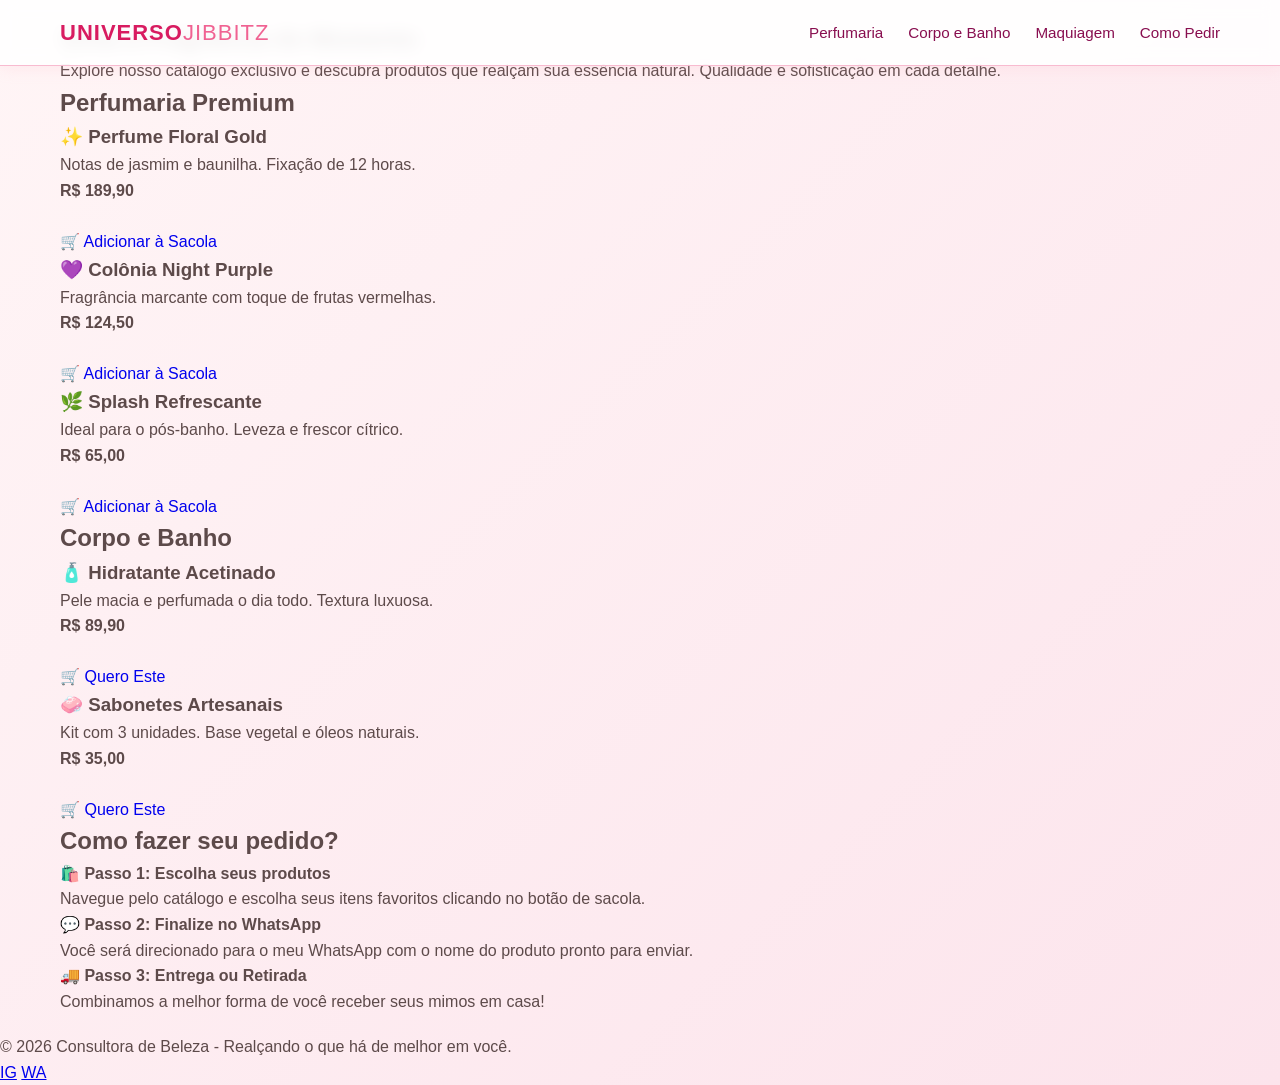
==== index.html @ cb6a322a "ok." ====
<!DOCTYPE html>
<html lang="pt-br">
<head>
    <meta charset="UTF-8">
    <meta name="viewport" content="width=device-width, initial-scale=1.0">
    <title>Catálogo de Beleza | Nome Dela</title>
    <link rel="stylesheet" href="style.css">
</head>
<body>
    <header>
        <div class="header-content">
           <div class="logo">UNIVERSO<span>JIBBITZ</span></div>
            <nav>
                <ul>
                    <li><a href="#perfumaria">Perfumaria</a></li>
                    <li><a href="#corpo">Corpo e Banho</a></li>
                    <li><a href="#maquiagem">Maquiagem</a></li>
                    <li><a href="#pedir">Como Pedir</a></li>
                </ul>
            </nav>
        </div>
    </header>

    <main class="container">
        <section class="hero">
            <h1>Sinta a Fragrância do Momento</h1>
            <p>Explore nosso catálogo exclusivo e descubra produtos que realçam sua essência natural. Qualidade e sofisticação em cada detalhe.</p>
        </section>

        <section id="perfumaria" class="section">
            <h2>Perfumaria Premium</h2>
            <div class="grid">
                <div class="card">
                    <h3>✨ Perfume Floral Gold</h3>
                    <p>Notas de jasmim e baunilha. Fixação de 12 horas.</p>
                    <p><strong>R$ 189,90</strong></p>
                    <br>
                    <a href="https://wa.me/SEUNUMERO" class="habilidade-tag" style="text-decoration: none;">🛒 Adicionar à Sacola</a>
                </div>

                <div class="card">
                    <h3>💜 Colônia Night Purple</h3>
                    <p>Fragrância marcante com toque de frutas vermelhas.</p>
                    <p><strong>R$ 124,50</strong></p>
                    <br>
                    <a href="https://wa.me/SEUNUMERO" class="habilidade-tag" style="text-decoration: none;">🛒 Adicionar à Sacola</a>
                </div>

                <div class="card">
                    <h3>🌿 Splash Refrescante</h3>
                    <p>Ideal para o pós-banho. Leveza e frescor cítrico.</p>
                    <p><strong>R$ 65,00</strong></p>
                    <br>
                    <a href="https://wa.me/SEUNUMERO" class="habilidade-tag" style="text-decoration: none;">🛒 Adicionar à Sacola</a>
                </div>
            </div>
        </section>

        <section id="corpo" class="section">
            <h2>Corpo e Banho</h2>
            <div class="grid">
                <div class="card">
                    <h3>🧴 Hidratante Acetinado</h3>
                    <p>Pele macia e perfumada o dia todo. Textura luxuosa.</p>
                    <p><strong>R$ 89,90</strong></p>
                    <br>
                    <a href="https://wa.me/SEUNUMERO" class="habilidade-tag" style="text-decoration: none;">🛒 Quero Este</a>
                </div>
                <div class="card">
                    <h3>🧼 Sabonetes Artesanais</h3>
                    <p>Kit com 3 unidades. Base vegetal e óleos naturais.</p>
                    <p><strong>R$ 35,00</strong></p>
                    <br>
                    <a href="https://wa.me/SEUNUMERO" class="habilidade-tag" style="text-decoration: none;">🛒 Quero Este</a>
                </div>
            </div>
        </section>

        <section id="pedir" class="section">
            <h2>Como fazer seu pedido?</h2>
            <div class="faq-item">
                <h4>🛍️ Passo 1: Escolha seus produtos</h4>
                <p>Navegue pelo catálogo e escolha seus itens favoritos clicando no botão de sacola.</p>
            </div>
            <div class="faq-item">
                <h4>💬 Passo 2: Finalize no WhatsApp</h4>
                <p>Você será direcionado para o meu WhatsApp com o nome do produto pronto para enviar.</p>
            </div>
            <div class="faq-item">
                <h4>🚚 Passo 3: Entrega ou Retirada</h4>
                <p>Combinamos a melhor forma de você receber seus mimos em casa!</p>
            </div>
        </section>
    </main>

    <footer>
        <div class="footer-content">
            <p>&copy; 2026 Consultora de Beleza - Realçando o que há de melhor em você.</p>
            <div class="social-links">
                <a href="#">IG</a> <a href="#">WA</a> </div>
        </div>
    </footer>
</body>
</html>
---- style.css ----
/* Reset e estilos gerais */
* {
    margin: 0;
    padding: 0;
    box-sizing: border-box;
}

body {
    font-family: 'Segoe UI', Tahoma, Geneva, Verdana, sans-serif;
    line-height: 1.6;
    color: #5d4a4a; /* Marrom acinzentado suave para o texto */
    background: linear-gradient(135deg, #fff5f6 0%, #fce4ec 100%);
    min-height: 100vh;
}

.container {
    max-width: 1200px;
    margin: 0 auto;
    padding: 20px;
}

/* Header */
header {
    background: rgba(255, 255, 255, 0.9);
    padding: 15px 0;
    box-shadow: 0 2px 15px rgba(255, 182, 193, 0.2);
    position: fixed;
    width: 100%;
    top: 0;
    z-index: 1000;
    backdrop-filter: blur(8px);
    border-bottom: 1px solid #f8bbd0;
}

.header-content {
    max-width: 1200px;
    margin: 0 auto;
    padding: 0 20px;
    display: flex;
    justify-content: space-between;
    align-items: center;
}

.logo {
    font-size: 22px;
    font-weight: bold;
    color: #d81b60; /* Rosa mais forte para destaque */
    letter-spacing: 1px;
}

.logo span {
    color: #f06292;
    font-weight: 300;
}

nav ul {
    display: flex;
    list-style: none;
    gap: 25px;
}

nav a {
    text-decoration: none;
    color: #880e4f;
    font-weight: 500;
    font-size: 0.95em;
    transition: color 0.3s;
}

nav a:hover {
    color: #f06292;
}

/* Main content */
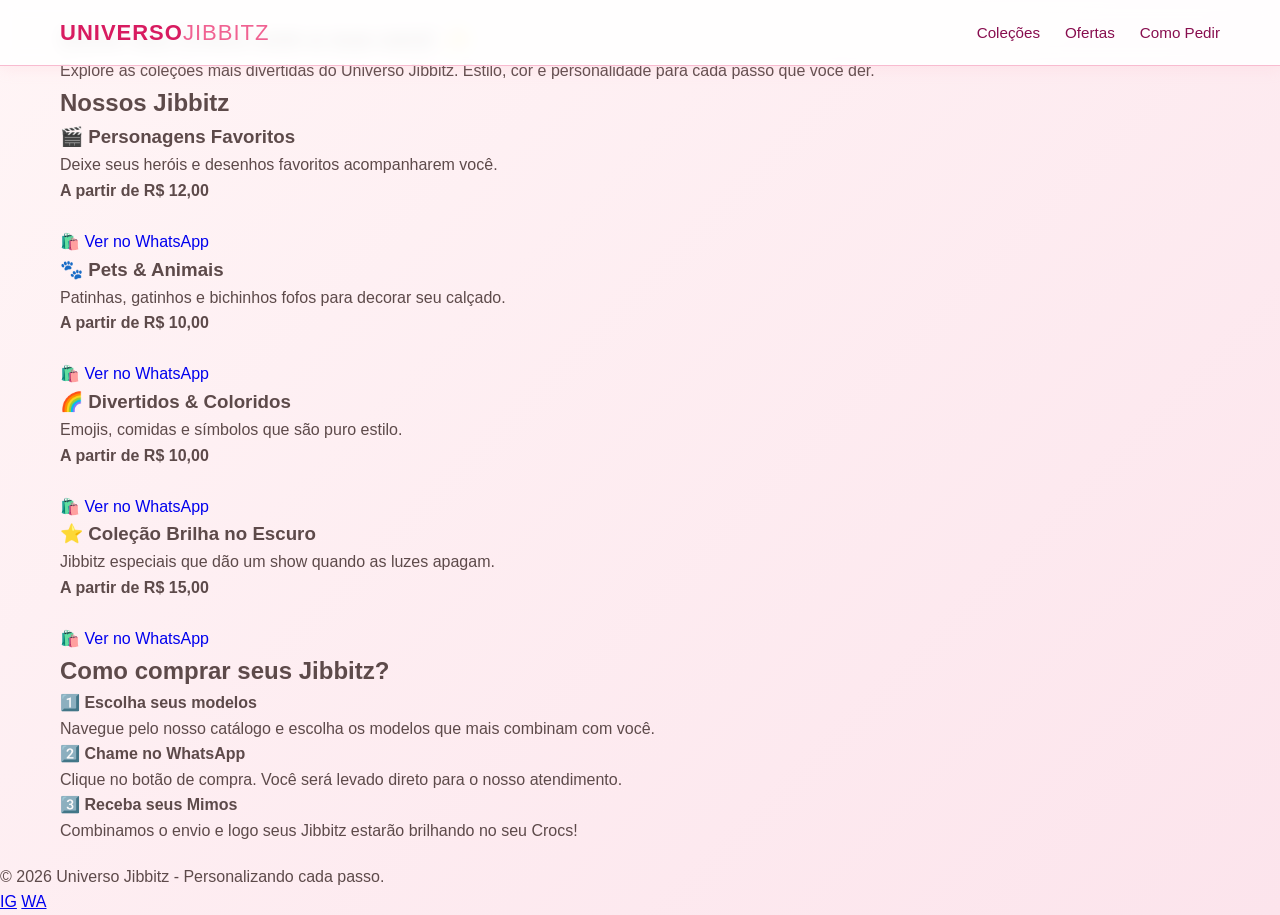
==== commit d8e72d56: "ok." ====
--- a/index.html
+++ b/index.html
@@ -3,19 +3,18 @@
 <head>
     <meta charset="UTF-8">
     <meta name="viewport" content="width=device-width, initial-scale=1.0">
-    <title>Catálogo de Beleza | Nome Dela</title>
+    <title>Universo Jibbitz | Catálogo Exclusivo</title>
     <link rel="stylesheet" href="style.css">
 </head>
 <body>
     <header>
         <div class="header-content">
-           <div class="logo">UNIVERSO<span>JIBBITZ</span></div>
+            <div class="logo">UNIVERSO<span>JIBBITZ</span></div>
             <nav>
                 <ul>
-                    <li><a href="#perfumaria">Perfumaria</a></li>
-                    <li><a href="#corpo">Corpo e Banho</a></li>
-                    <li><a href="#maquiagem">Maquiagem</a></li>
-                    <li><a href="#pedir">Como Pedir</a></li>
+                    <li><a href="#colecoes">Coleções</a></li>
+                    <li><a href="#ofertas">Ofertas</a></li>
+                    <li><a href="#como-pedir">Como Pedir</a></li>
                 </ul>
             </nav>
         </div>
@@ -23,79 +22,67 @@
 
     <main class="container">
         <section class="hero">
-            <h1>Sinta a Fragrância do Momento</h1>
-            <p>Explore nosso catálogo exclusivo e descubra produtos que realçam sua essência natural. Qualidade e sofisticação em cada detalhe.</p>
+            <h1>Deixe seu Crocs com a sua cara! ✨</h1>
+            <p>Explore as coleções mais divertidas do Universo Jibbitz. Estilo, cor e personalidade para cada passo que você der.</p>
         </section>
 
-        <section id="perfumaria" class="section">
-            <h2>Perfumaria Premium</h2>
+        <section id="colecoes" class="section">
+            <h2>Nossos Jibbitz</h2>
             <div class="grid">
                 <div class="card">
-                    <h3>✨ Perfume Floral Gold</h3>
-                    <p>Notas de jasmim e baunilha. Fixação de 12 horas.</p>
-                    <p><strong>R$ 189,90</strong></p>
+                    <h3>🎬 Personagens Favoritos</h3>
+                    <p>Deixe seus heróis e desenhos favoritos acompanharem você.</p>
+                    <p><strong>A partir de R$ 12,00</strong></p>
                     <br>
-                    <a href="https://wa.me/SEUNUMERO" class="habilidade-tag" style="text-decoration: none;">🛒 Adicionar à Sacola</a>
+                    <a href="https://wa.me/SEUNUMERO" class="habilidade-tag" style="text-decoration: none;">🛍️ Ver no WhatsApp</a>
                 </div>
 
                 <div class="card">
-                    <h3>💜 Colônia Night Purple</h3>
-                    <p>Fragrância marcante com toque de frutas vermelhas.</p>
-                    <p><strong>R$ 124,50</strong></p>
+                    <h3>🐾 Pets & Animais</h3>
+                    <p>Patinhas, gatinhos e bichinhos fofos para decorar seu calçado.</p>
+                    <p><strong>A partir de R$ 10,00</strong></p>
                     <br>
-                    <a href="https://wa.me/SEUNUMERO" class="habilidade-tag" style="text-decoration: none;">🛒 Adicionar à Sacola</a>
+                    <a href="https://wa.me/SEUNUMERO" class="habilidade-tag" style="text-decoration: none;">🛍️ Ver no WhatsApp</a>
                 </div>
 
                 <div class="card">
-                    <h3>🌿 Splash Refrescante</h3>
-                    <p>Ideal para o pós-banho. Leveza e frescor cítrico.</p>
-                    <p><strong>R$ 65,00</strong></p>
+                    <h3>🌈 Divertidos & Coloridos</h3>
+                    <p>Emojis, comidas e símbolos que são puro estilo.</p>
+                    <p><strong>A partir de R$ 10,00</strong></p>
                     <br>
-                    <a href="https://wa.me/SEUNUMERO" class="habilidade-tag" style="text-decoration: none;">🛒 Adicionar à Sacola</a>
+                    <a href="https://wa.me/SEUNUMERO" class="habilidade-tag" style="text-decoration: none;">🛍️ Ver no WhatsApp</a>
+                </div>
+
+                <div class="card">
+                    <h3>⭐ Coleção Brilha no Escuro</h3>
+                    <p>Jibbitz especiais que dão um show quando as luzes apagam.</p>
+                    <p><strong>A partir de R$ 15,00</strong></p>
+                    <br>
+                    <a href="https://wa.me/SEUNUMERO" class="habilidade-tag" style="text-decoration: none;">🛍️ Ver no WhatsApp</a>
                 </div>
             </div>
         </section>
 
-        <section id="corpo" class="section">
-            <h2>Corpo e Banho</h2>
-            <div class="grid">
-                <div class="card">
-                    <h3>🧴 Hidratante Acetinado</h3>
-                    <p>Pele macia e perfumada o dia todo. Textura luxuosa.</p>
-                    <p><strong>R$ 89,90</strong></p>
-                    <br>
-                    <a href="https://wa.me/SEUNUMERO" class="habilidade-tag" style="text-decoration: none;">🛒 Quero Este</a>
-                </div>
-                <div class="card">
-                    <h3>🧼 Sabonetes Artesanais</h3>
-                    <p>Kit com 3 unidades. Base vegetal e óleos naturais.</p>
-                    <p><strong>R$ 35,00</strong></p>
-                    <br>
-                    <a href="https://wa.me/SEUNUMERO" class="habilidade-tag" style="text-decoration: none;">🛒 Quero Este</a>
-                </div>
-            </div>
-        </section>
-
-        <section id="pedir" class="section">
-            <h2>Como fazer seu pedido?</h2>
+        <section id="como-pedir" class="section">
+            <h2>Como comprar seus Jibbitz?</h2>
             <div class="faq-item">
-                <h4>🛍️ Passo 1: Escolha seus produtos</h4>
-                <p>Navegue pelo catálogo e escolha seus itens favoritos clicando no botão de sacola.</p>
+                <h4>1️⃣ Escolha seus modelos</h4>
+                <p>Navegue pelo nosso catálogo e escolha os modelos que mais combinam com você.</p>
             </div>
             <div class="faq-item">
-                <h4>💬 Passo 2: Finalize no WhatsApp</h4>
-                <p>Você será direcionado para o meu WhatsApp com o nome do produto pronto para enviar.</p>
+                <h4>2️⃣ Chame no WhatsApp</h4>
+                <p>Clique no botão de compra. Você será levado direto para o nosso atendimento.</p>
             </div>
             <div class="faq-item">
-                <h4>🚚 Passo 3: Entrega ou Retirada</h4>
-                <p>Combinamos a melhor forma de você receber seus mimos em casa!</p>
+                <h4>3️⃣ Receba seus Mimos</h4>
+                <p>Combinamos o envio e logo seus Jibbitz estarão brilhando no seu Crocs!</p>
             </div>
         </section>
     </main>
 
     <footer>
         <div class="footer-content">
-            <p>&copy; 2026 Consultora de Beleza - Realçando o que há de melhor em você.</p>
+            <p>&copy; 2026 Universo Jibbitz - Personalizando cada passo.</p>
             <div class="social-links">
                 <a href="#">IG</a> <a href="#">WA</a> </div>
         </div>
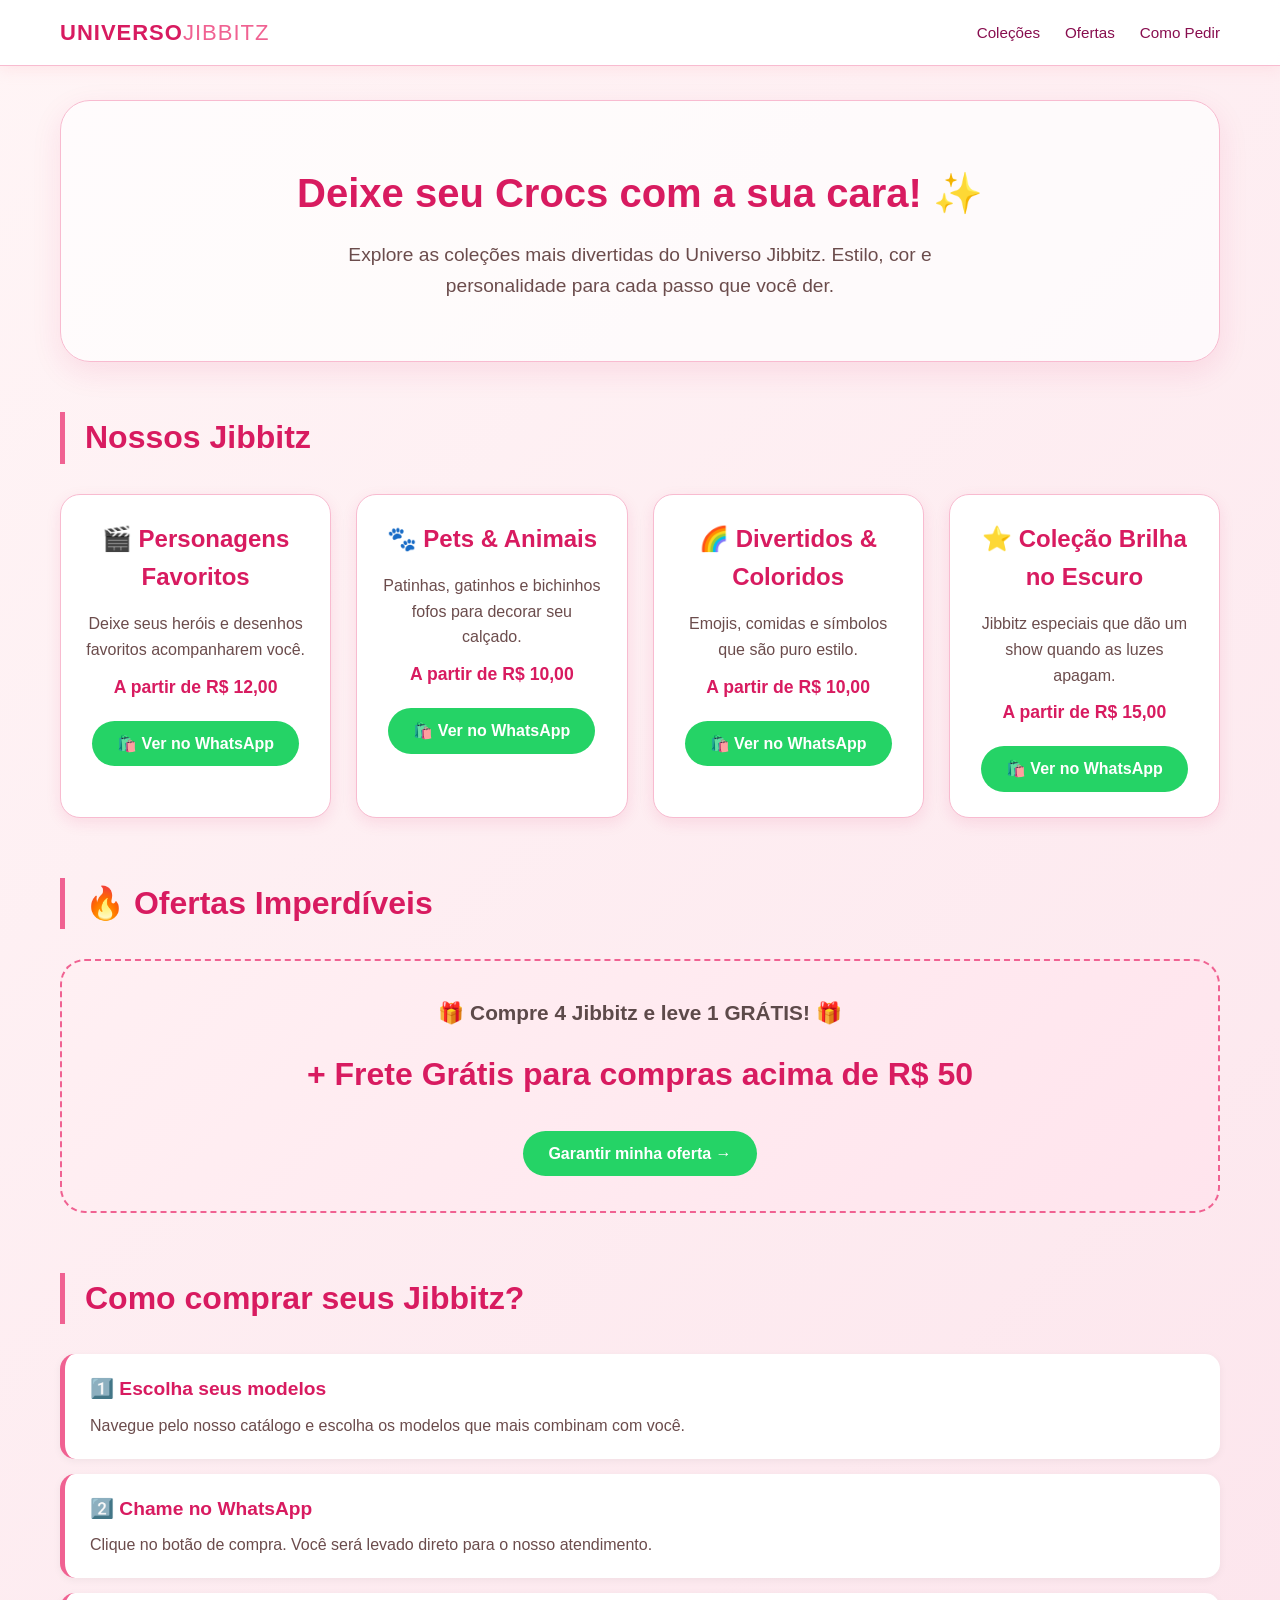
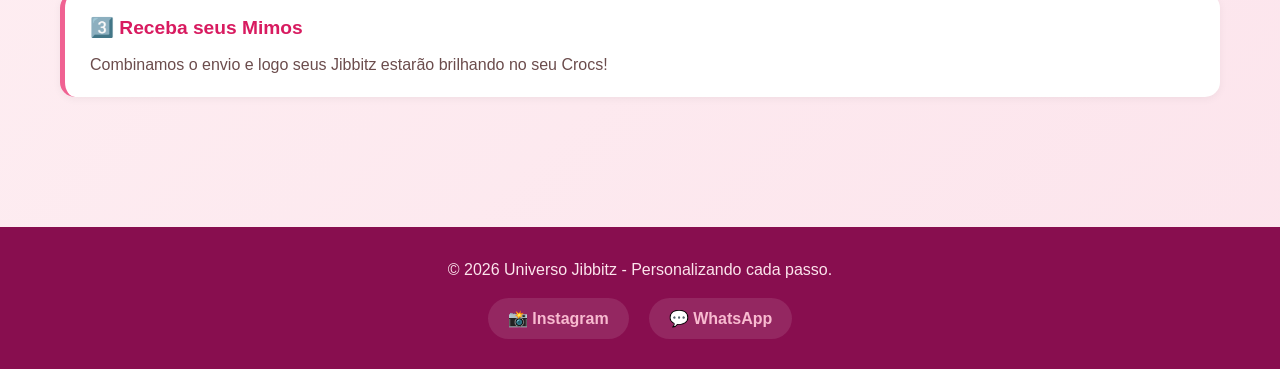
==== commit 8ec2f265: "ok." ====
--- a/index.html
+++ b/index.html
@@ -4,7 +4,272 @@
     <meta charset="UTF-8">
     <meta name="viewport" content="width=device-width, initial-scale=1.0">
     <title>Universo Jibbitz | Catálogo Exclusivo</title>
-    <link rel="stylesheet" href="style.css">
+    <style>
+        * {
+            margin: 0;
+            padding: 0;
+            box-sizing: border-box;
+        }
+
+        body {
+            font-family: 'Segoe UI', Tahoma, Geneva, Verdana, sans-serif;
+            line-height: 1.6;
+            color: #5d4a4a; /* Marrom acinzentado suave para o texto */
+            background: linear-gradient(135deg, #fff5f6 0%, #fce4ec 100%);
+            min-height: 100vh;
+        }
+
+        .container {
+            max-width: 1200px;
+            margin: 0 auto;
+            padding: 20px;
+        }
+
+        /* Header */
+        header {
+            background: rgba(255, 255, 255, 0.95);
+            padding: 15px 0;
+            box-shadow: 0 2px 15px rgba(255, 182, 193, 0.3);
+            position: fixed;
+            width: 100%;
+            top: 0;
+            z-index: 1000;
+            backdrop-filter: blur(8px);
+            border-bottom: 1px solid #f8bbd0;
+        }
+
+        .header-content {
+            max-width: 1200px;
+            margin: 0 auto;
+            padding: 0 20px;
+            display: flex;
+            justify-content: space-between;
+            align-items: center;
+        }
+
+        .logo {
+            font-size: 22px;
+            font-weight: bold;
+            color: #d81b60;
+            letter-spacing: 1px;
+        }
+
+        .logo span {
+            color: #f06292;
+            font-weight: 300;
+        }
+
+        nav ul {
+            display: flex;
+            list-style: none;
+            gap: 25px;
+        }
+
+        nav a {
+            text-decoration: none;
+            color: #880e4f;
+            font-weight: 500;
+            font-size: 0.95em;
+            transition: color 0.3s;
+        }
+
+        nav a:hover {
+            color: #f06292;
+        }
+
+        /* Hero Section */
+        .hero {
+            background: rgba(255, 255, 255, 0.7);
+            border-radius: 30px;
+            padding: 60px 40px;
+            text-align: center;
+            margin-top: 80px;
+            margin-bottom: 50px;
+            box-shadow: 0 10px 30px rgba(216, 27, 96, 0.1);
+            border: 1px solid #f8bbd0;
+        }
+
+        .hero h1 {
+            font-size: 2.5rem;
+            color: #d81b60;
+            margin-bottom: 15px;
+        }
+
+        .hero p {
+            font-size: 1.2rem;
+            color: #6b4c4c;
+            max-width: 600px;
+            margin: 0 auto;
+        }
+
+        /* Sections */
+        .section {
+            margin-bottom: 60px;
+        }
+
+        .section h2 {
+            font-size: 2rem;
+            color: #d81b60;
+            border-left: 5px solid #f06292;
+            padding-left: 20px;
+            margin-bottom: 30px;
+        }
+
+        /* Grid de Cards */
+        .grid {
+            display: grid;
+            grid-template-columns: repeat(auto-fit, minmax(260px, 1fr));
+            gap: 25px;
+        }
+
+        .card {
+            background: white;
+            border-radius: 20px;
+            padding: 25px;
+            text-align: center;
+            transition: transform 0.3s, box-shadow 0.3s;
+            box-shadow: 0 5px 15px rgba(216, 27, 96, 0.1);
+            border: 1px solid #f8bbd0;
+        }
+
+        .card:hover {
+            transform: translateY(-5px);
+            box-shadow: 0 15px 30px rgba(216, 27, 96, 0.2);
+        }
+
+        .card h3 {
+            font-size: 1.5rem;
+            color: #d81b60;
+            margin-bottom: 15px;
+        }
+
+        .card p {
+            color: #6b4c4c;
+            margin: 10px 0;
+        }
+
+        .card strong {
+            color: #d81b60;
+            font-size: 1.1rem;
+        }
+
+        /* Botão WhatsApp */
+        .habilidade-tag {
+            display: inline-block;
+            background: #25D366;
+            color: white;
+            padding: 10px 25px;
+            border-radius: 50px;
+            font-weight: bold;
+            transition: 0.3s;
+            margin-top: 10px;
+            text-decoration: none;
+        }
+
+        .habilidade-tag:hover {
+            background: #128C7E;
+            transform: scale(1.05);
+        }
+
+        /* Ofertas Section (adicionei pois seu menu tem link) */
+        .ofertas-box {
+            background: linear-gradient(135deg, #fff0f3, #ffe4ed);
+            border-radius: 25px;
+            padding: 35px;
+            text-align: center;
+            border: 2px dashed #f06292;
+        }
+
+        .ofertas-box p {
+            font-size: 1.3rem;
+            margin-bottom: 20px;
+        }
+
+        .ofertas-box .preco-oferta {
+            font-size: 2rem;
+            color: #d81b60;
+            font-weight: bold;
+        }
+
+        /* FAQ Itens */
+        .faq-item {
+            background: white;
+            border-radius: 15px;
+            padding: 20px 25px;
+            margin-bottom: 15px;
+            border-left: 5px solid #f06292;
+            box-shadow: 0 2px 8px rgba(0,0,0,0.05);
+        }
+
+        .faq-item h4 {
+            color: #d81b60;
+            font-size: 1.2rem;
+            margin-bottom: 8px;
+        }
+
+        .faq-item p {
+            color: #6b4c4c;
+        }
+
+        /* Footer */
+        footer {
+            background: #880e4f;
+            color: #fce4ec;
+            text-align: center;
+            padding: 30px 20px;
+            margin-top: 50px;
+        }
+
+        .footer-content p {
+            margin-bottom: 15px;
+        }
+
+        .social-links {
+            display: flex;
+            justify-content: center;
+            gap: 20px;
+        }
+
+        .social-links a {
+            color: #f8bbd0;
+            text-decoration: none;
+            font-weight: bold;
+            transition: 0.3s;
+            background: rgba(255,255,255,0.1);
+            padding: 8px 20px;
+            border-radius: 30px;
+        }
+
+        .social-links a:hover {
+            color: white;
+            background: #d81b60;
+        }
+
+        /* Responsividade */
+        @media (max-width: 768px) {
+            .hero h1 {
+                font-size: 1.8rem;
+            }
+            
+            .header-content {
+                flex-direction: column;
+                gap: 10px;
+            }
+            
+            nav ul {
+                gap: 15px;
+            }
+            
+            .hero {
+                margin-top: 110px;
+                padding: 30px 20px;
+            }
+            
+            .section h2 {
+                font-size: 1.5rem;
+            }
+        }
+    </style>
 </head>
 <body>
     <header>
@@ -33,33 +298,39 @@
                     <h3>🎬 Personagens Favoritos</h3>
                     <p>Deixe seus heróis e desenhos favoritos acompanharem você.</p>
                     <p><strong>A partir de R$ 12,00</strong></p>
-                    <br>
-                    <a href="https://wa.me/SEUNUMERO" class="habilidade-tag" style="text-decoration: none;">🛍️ Ver no WhatsApp</a>
+                    <a href="https://wa.me/5511999999999?text=Olá!%20Quero%20comprar%20Jibbitz%20da%20coleção%20Personagens%20Favoritos" class="habilidade-tag">🛍️ Ver no WhatsApp</a>
                 </div>
 
                 <div class="card">
                     <h3>🐾 Pets & Animais</h3>
                     <p>Patinhas, gatinhos e bichinhos fofos para decorar seu calçado.</p>
                     <p><strong>A partir de R$ 10,00</strong></p>
-                    <br>
-                    <a href="https://wa.me/SEUNUMERO" class="habilidade-tag" style="text-decoration: none;">🛍️ Ver no WhatsApp</a>
+                    <a href="https://wa.me/5511999999999?text=Olá!%20Quero%20comprar%20Jibbitz%20da%20coleção%20Pets%20e%20Animais" class="habilidade-tag">🛍️ Ver no WhatsApp</a>
                 </div>
 
                 <div class="card">
                     <h3>🌈 Divertidos & Coloridos</h3>
                     <p>Emojis, comidas e símbolos que são puro estilo.</p>
                     <p><strong>A partir de R$ 10,00</strong></p>
-                    <br>
-                    <a href="https://wa.me/SEUNUMERO" class="habilidade-tag" style="text-decoration: none;">🛍️ Ver no WhatsApp</a>
+                    <a href="https://wa.me/5511999999999?text=Olá!%20Quero%20comprar%20Jibbitz%20Divertidos%20e%20Coloridos" class="habilidade-tag">🛍️ Ver no WhatsApp</a>
                 </div>
 
                 <div class="card">
                     <h3>⭐ Coleção Brilha no Escuro</h3>
                     <p>Jibbitz especiais que dão um show quando as luzes apagam.</p>
                     <p><strong>A partir de R$ 15,00</strong></p>
-                    <br>
-                    <a href="https://wa.me/SEUNUMERO" class="habilidade-tag" style="text-decoration: none;">🛍️ Ver no WhatsApp</a>
+                    <a href="https://wa.me/5511999999999?text=Olá!%20Quero%20comprar%20Jibbitz%20Brilha%20no%20Escuro" class="habilidade-tag">🛍️ Ver no WhatsApp</a>
                 </div>
+            </div>
+        </section>
+
+        <!-- Seção de Ofertas (adicionada para o menu) -->
+        <section id="ofertas" class="section">
+            <h2>🔥 Ofertas Imperdíveis</h2>
+            <div class="ofertas-box">
+                <p>🎁 <strong>Compre 4 Jibbitz e leve 1 GRÁTIS!</strong> 🎁</p>
+                <p class="preco-oferta">+ Frete Grátis para compras acima de R$ 50</p>
+                <a href="https://wa.me/5511999999999?text=Quero%20aproveitar%20a%20OFERTA%20de%20Jibbitz!" class="habilidade-tag">Garantir minha oferta →</a>
             </div>
         </section>
 
@@ -84,7 +355,9 @@
         <div class="footer-content">
             <p>&copy; 2026 Universo Jibbitz - Personalizando cada passo.</p>
             <div class="social-links">
-                <a href="#">IG</a> <a href="#">WA</a> </div>
+                <a href="#">📸 Instagram</a>
+                <a href="https://wa.me/5511999999999">💬 WhatsApp</a>
+            </div>
         </div>
     </footer>
 </body>
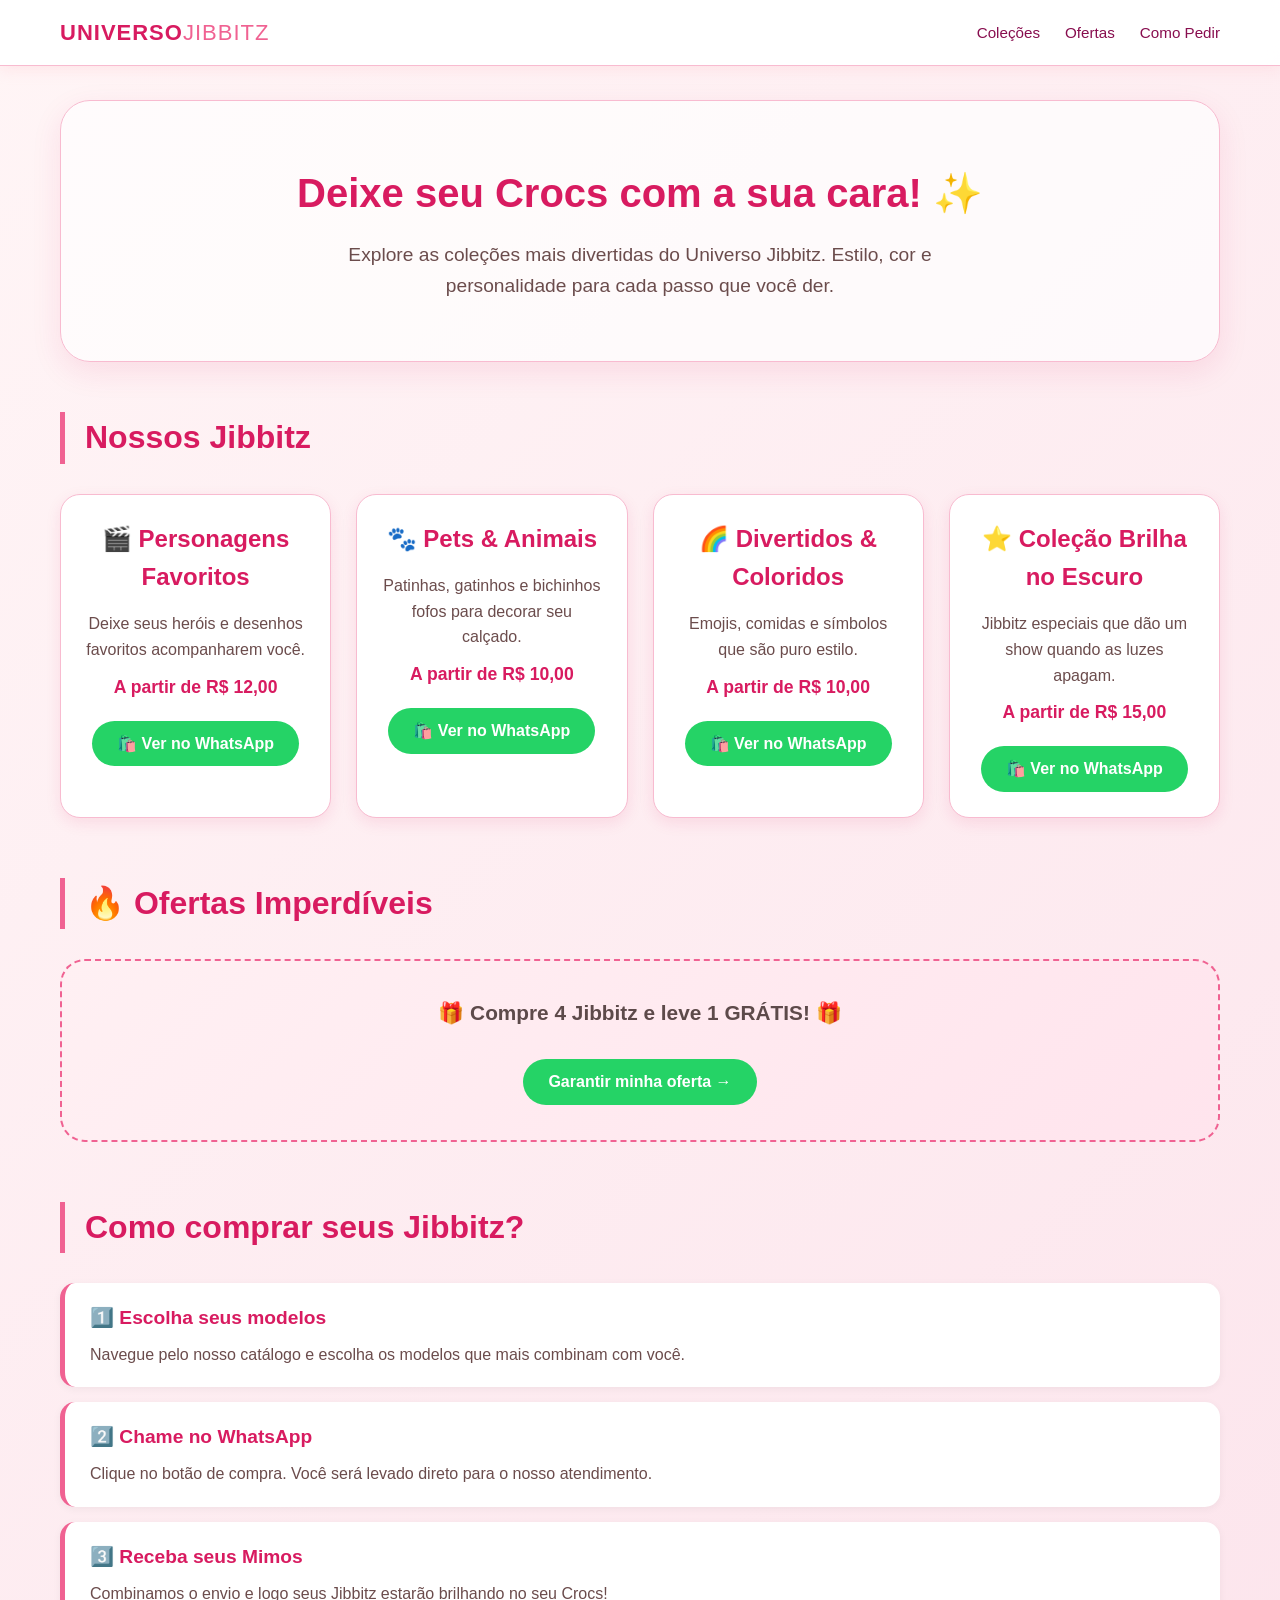
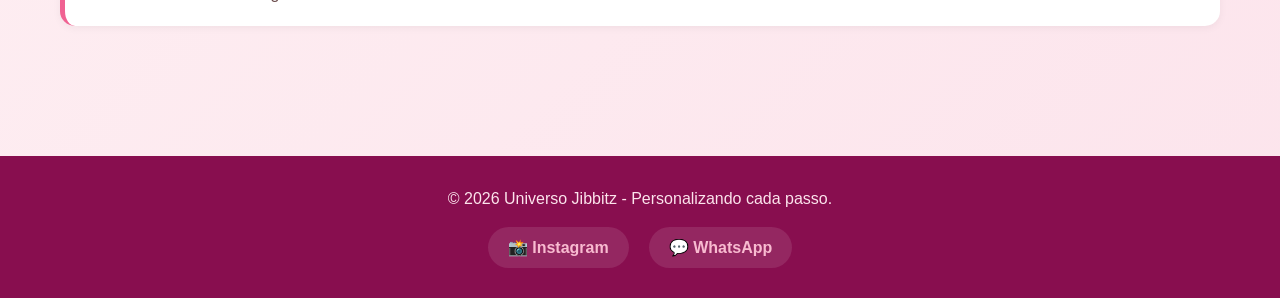
==== commit e00ffffc: "ok." ====
--- a/index.html
+++ b/index.html
@@ -14,7 +14,7 @@
         body {
             font-family: 'Segoe UI', Tahoma, Geneva, Verdana, sans-serif;
             line-height: 1.6;
-            color: #5d4a4a; /* Marrom acinzentado suave para o texto */
+            color: #5d4a4a;
             background: linear-gradient(135deg, #fff5f6 0%, #fce4ec 100%);
             min-height: 100vh;
         }
@@ -171,7 +171,7 @@
             transform: scale(1.05);
         }
 
-        /* Ofertas Section (adicionei pois seu menu tem link) */
+        /* Ofertas Section */
         .ofertas-box {
             background: linear-gradient(135deg, #fff0f3, #ffe4ed);
             border-radius: 25px;
@@ -186,7 +186,7 @@
         }
 
         .ofertas-box .preco-oferta {
-            font-size: 2rem;
+            font-size: 1.8rem;
             color: #d81b60;
             font-weight: bold;
         }
@@ -324,13 +324,12 @@
             </div>
         </section>
 
-        <!-- Seção de Ofertas (adicionada para o menu) -->
+        <!-- Seção de Ofertas -->
         <section id="ofertas" class="section">
             <h2>🔥 Ofertas Imperdíveis</h2>
             <div class="ofertas-box">
                 <p>🎁 <strong>Compre 4 Jibbitz e leve 1 GRÁTIS!</strong> 🎁</p>
-                <p class="preco-oferta">+ Frete Grátis para compras acima de R$ 50</p>
-                <a href="https://wa.me/5511999999999?text=Quero%20aproveitar%20a%20OFERTA%20de%20Jibbitz!" class="habilidade-tag">Garantir minha oferta →</a>
+                <a href="https://wa.me/5511999999999?text=Quero%20aproveitar%20a%20OFERTA%20de%20comprar%204%20e%20levar%201%20grátis!" class="habilidade-tag">Garantir minha oferta →</a>
             </div>
         </section>
 
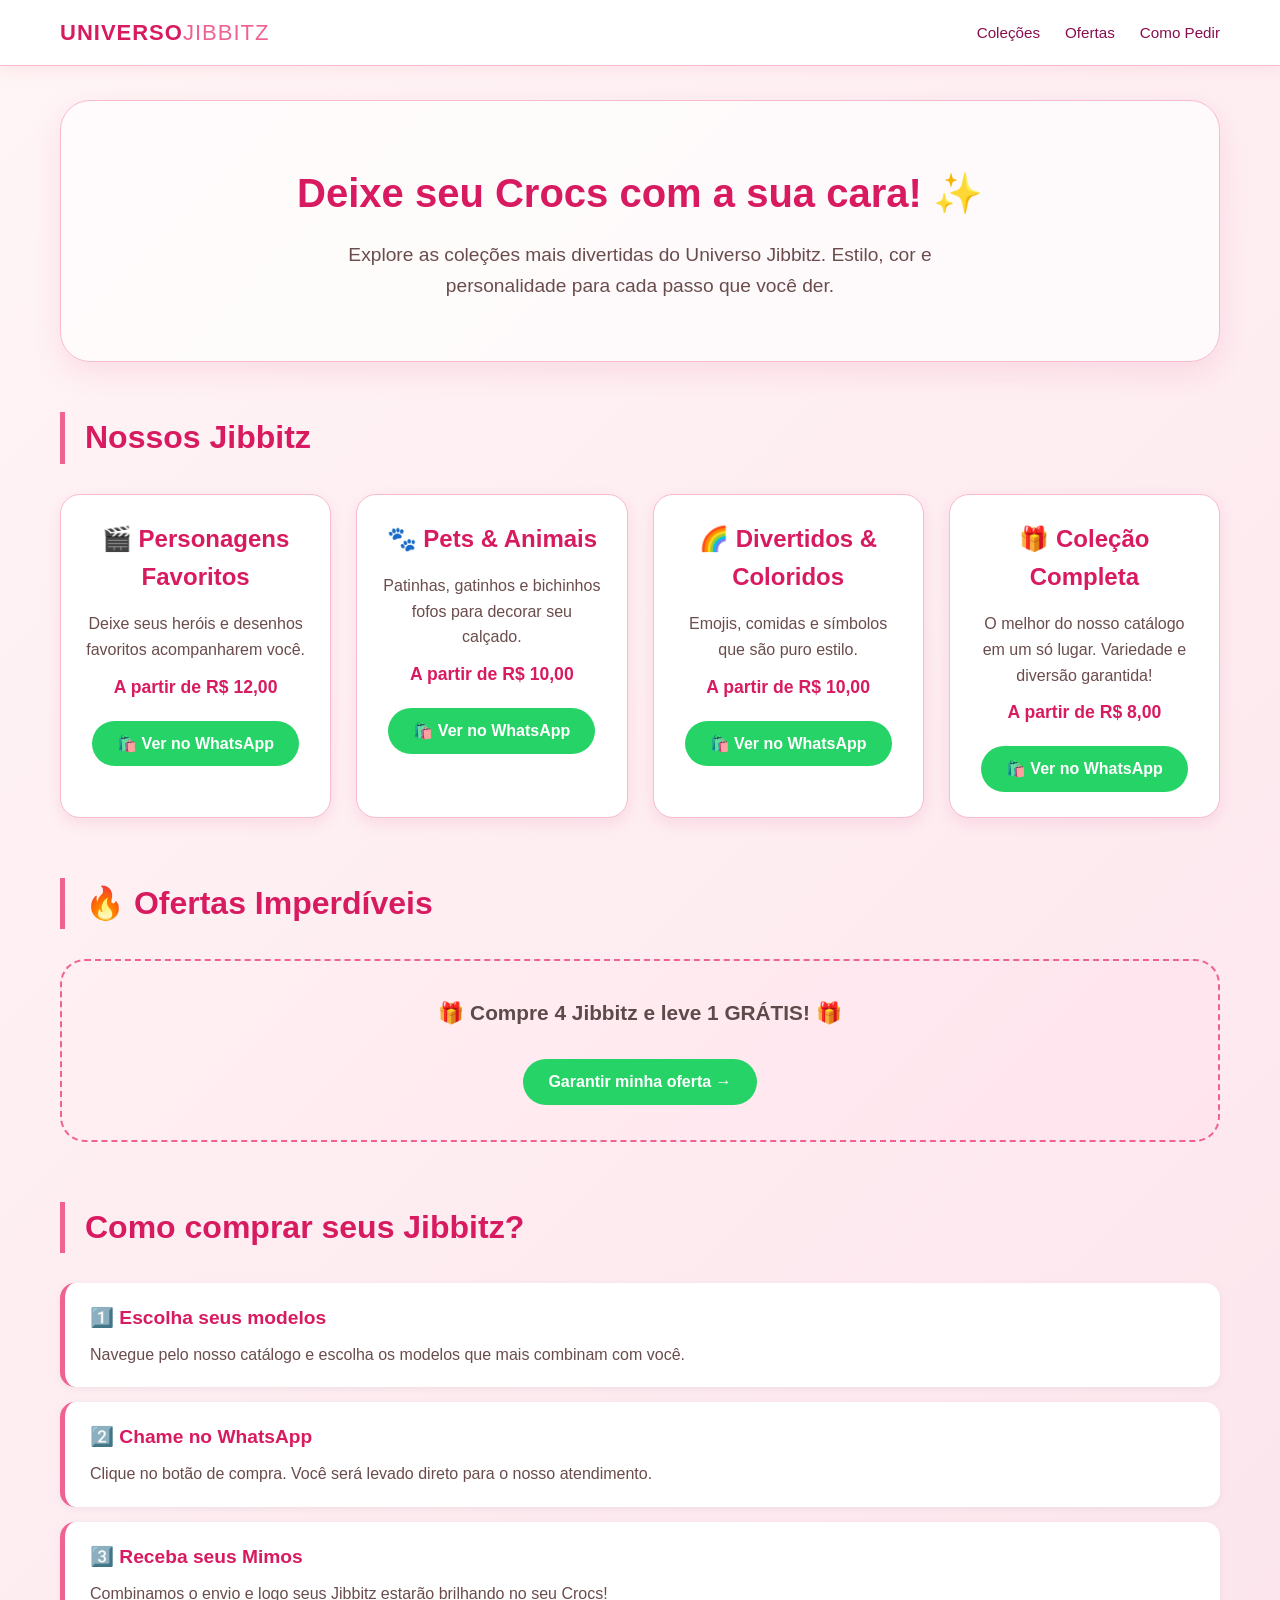
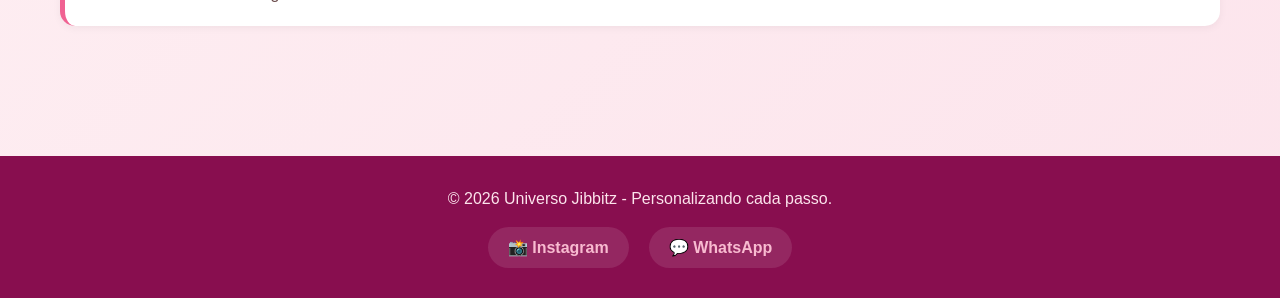
==== commit a6f53200: "ok." ====
--- a/index.html
+++ b/index.html
@@ -316,10 +316,10 @@
                 </div>
 
                 <div class="card">
-                    <h3>⭐ Coleção Brilha no Escuro</h3>
-                    <p>Jibbitz especiais que dão um show quando as luzes apagam.</p>
-                    <p><strong>A partir de R$ 15,00</strong></p>
-                    <a href="https://wa.me/5511999999999?text=Olá!%20Quero%20comprar%20Jibbitz%20Brilha%20no%20Escuro" class="habilidade-tag">🛍️ Ver no WhatsApp</a>
+                    <h3>🎁 Coleção Completa</h3>
+                    <p>O melhor do nosso catálogo em um só lugar. Variedade e diversão garantida!</p>
+                    <p><strong>A partir de R$ 8,00</strong></p>
+                    <a href="https://wa.me/5511999999999?text=Olá!%20Quero%20saber%20mais%20sobre%20a%20Coleção%20Completa%20de%20Jibbitz" class="habilidade-tag">🛍️ Ver no WhatsApp</a>
                 </div>
             </div>
         </section>
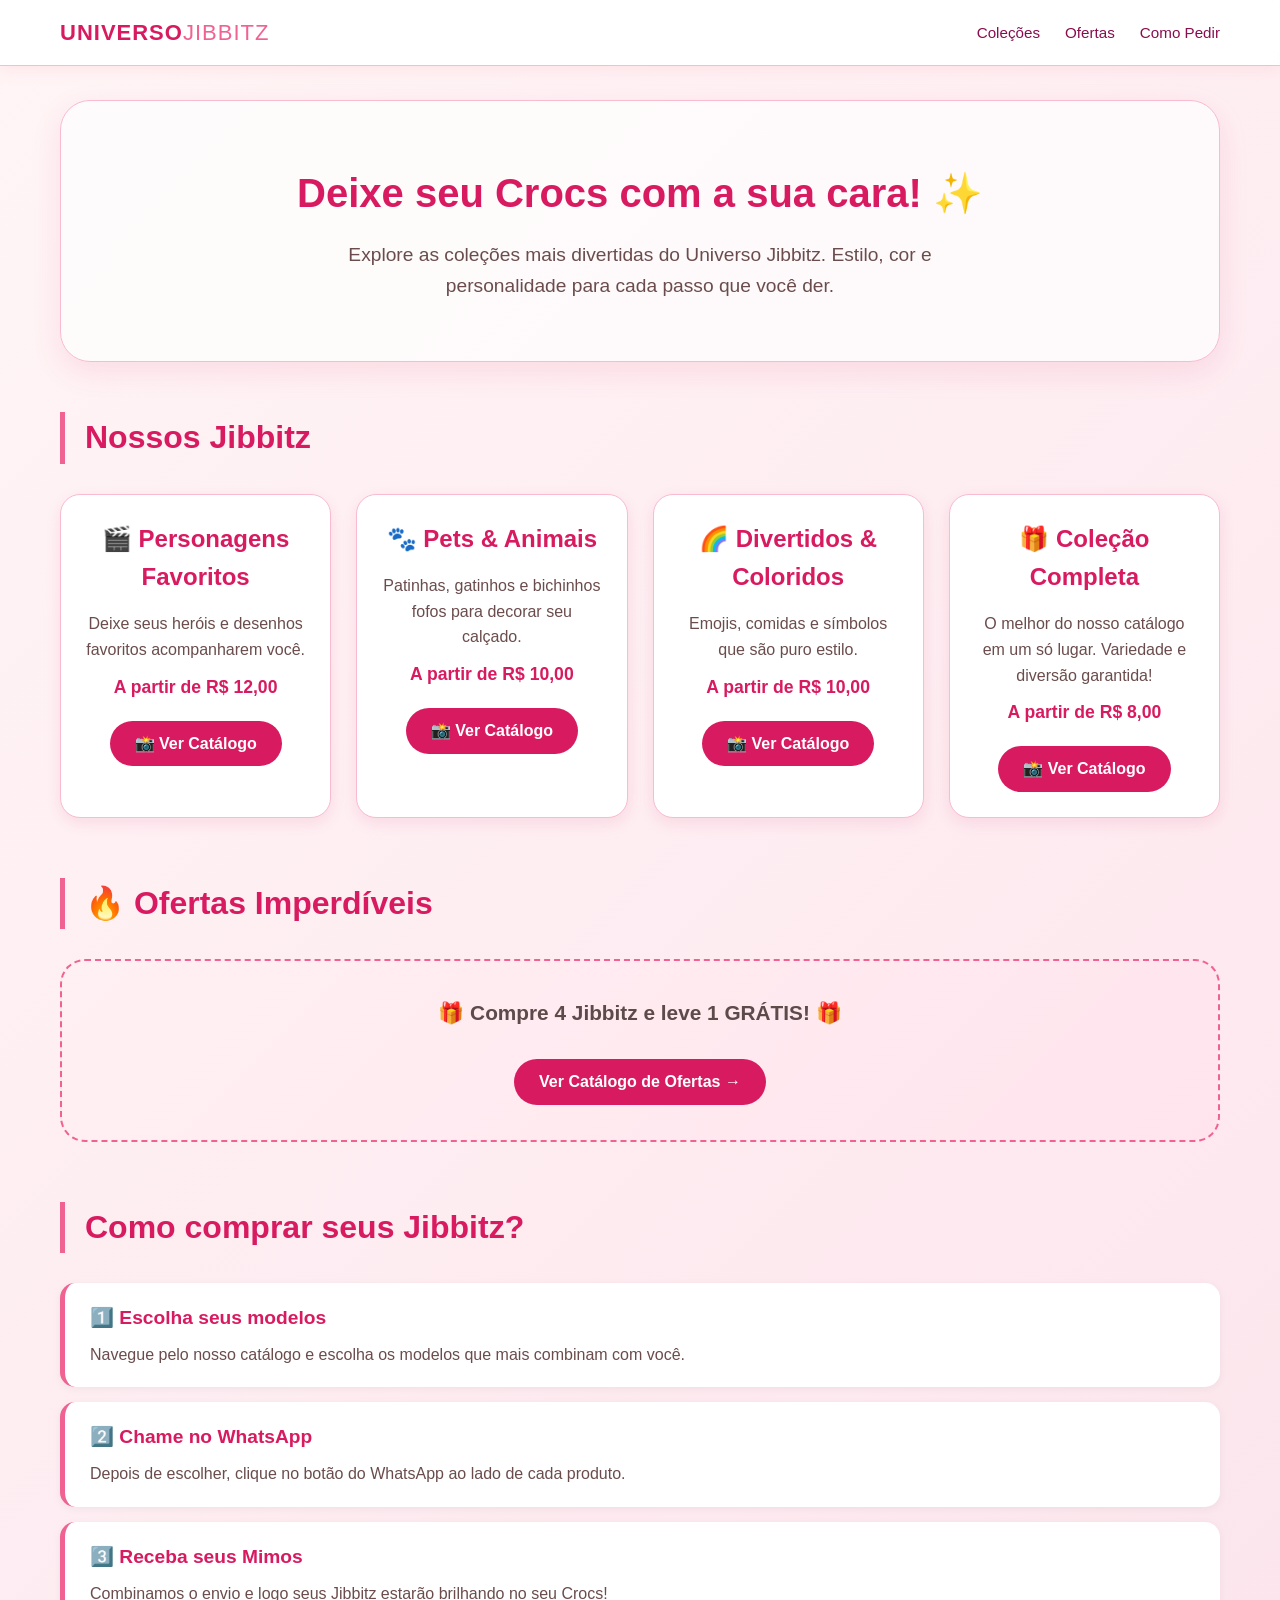
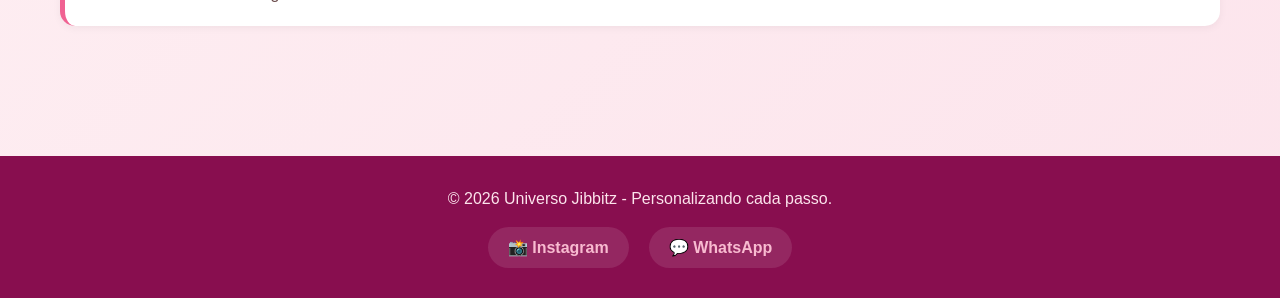
==== commit 3414b54c: "ok." ====
--- a/index.html
+++ b/index.html
@@ -153,10 +153,10 @@
             font-size: 1.1rem;
         }
 
-        /* Botão WhatsApp */
-        .habilidade-tag {
+        /* Botão Catálogo */
+        .botao-catalogo {
             display: inline-block;
-            background: #25D366;
+            background: #d81b60;
             color: white;
             padding: 10px 25px;
             border-radius: 50px;
@@ -166,8 +166,8 @@
             text-decoration: none;
         }
 
-        .habilidade-tag:hover {
-            background: #128C7E;
+        .botao-catalogo:hover {
+            background: #f06292;
             transform: scale(1.05);
         }
 
@@ -183,12 +183,6 @@
         .ofertas-box p {
             font-size: 1.3rem;
             margin-bottom: 20px;
-        }
-
-        .ofertas-box .preco-oferta {
-            font-size: 1.8rem;
-            color: #d81b60;
-            font-weight: bold;
         }
 
         /* FAQ Itens */
@@ -298,28 +292,28 @@
                     <h3>🎬 Personagens Favoritos</h3>
                     <p>Deixe seus heróis e desenhos favoritos acompanharem você.</p>
                     <p><strong>A partir de R$ 12,00</strong></p>
-                    <a href="https://wa.me/5511999999999?text=Olá!%20Quero%20comprar%20Jibbitz%20da%20coleção%20Personagens%20Favoritos" class="habilidade-tag">🛍️ Ver no WhatsApp</a>
+                    <a href="catalogo.html#personagens" class="botao-catalogo">📸 Ver Catálogo</a>
                 </div>
 
                 <div class="card">
                     <h3>🐾 Pets & Animais</h3>
                     <p>Patinhas, gatinhos e bichinhos fofos para decorar seu calçado.</p>
                     <p><strong>A partir de R$ 10,00</strong></p>
-                    <a href="https://wa.me/5511999999999?text=Olá!%20Quero%20comprar%20Jibbitz%20da%20coleção%20Pets%20e%20Animais" class="habilidade-tag">🛍️ Ver no WhatsApp</a>
+                    <a href="catalogo.html#pets" class="botao-catalogo">📸 Ver Catálogo</a>
                 </div>
 
                 <div class="card">
                     <h3>🌈 Divertidos & Coloridos</h3>
                     <p>Emojis, comidas e símbolos que são puro estilo.</p>
                     <p><strong>A partir de R$ 10,00</strong></p>
-                    <a href="https://wa.me/5511999999999?text=Olá!%20Quero%20comprar%20Jibbitz%20Divertidos%20e%20Coloridos" class="habilidade-tag">🛍️ Ver no WhatsApp</a>
+                    <a href="catalogo.html#divertidos" class="botao-catalogo">📸 Ver Catálogo</a>
                 </div>
 
                 <div class="card">
                     <h3>🎁 Coleção Completa</h3>
                     <p>O melhor do nosso catálogo em um só lugar. Variedade e diversão garantida!</p>
                     <p><strong>A partir de R$ 8,00</strong></p>
-                    <a href="https://wa.me/5511999999999?text=Olá!%20Quero%20saber%20mais%20sobre%20a%20Coleção%20Completa%20de%20Jibbitz" class="habilidade-tag">🛍️ Ver no WhatsApp</a>
+                    <a href="catalogo.html#completa" class="botao-catalogo">📸 Ver Catálogo</a>
                 </div>
             </div>
         </section>
@@ -329,7 +323,7 @@
             <h2>🔥 Ofertas Imperdíveis</h2>
             <div class="ofertas-box">
                 <p>🎁 <strong>Compre 4 Jibbitz e leve 1 GRÁTIS!</strong> 🎁</p>
-                <a href="https://wa.me/5511999999999?text=Quero%20aproveitar%20a%20OFERTA%20de%20comprar%204%20e%20levar%201%20grátis!" class="habilidade-tag">Garantir minha oferta →</a>
+                <a href="catalogo.html#ofertas" class="botao-catalogo">Ver Catálogo de Ofertas →</a>
             </div>
         </section>
 
@@ -341,7 +335,7 @@
             </div>
             <div class="faq-item">
                 <h4>2️⃣ Chame no WhatsApp</h4>
-                <p>Clique no botão de compra. Você será levado direto para o nosso atendimento.</p>
+                <p>Depois de escolher, clique no botão do WhatsApp ao lado de cada produto.</p>
             </div>
             <div class="faq-item">
                 <h4>3️⃣ Receba seus Mimos</h4>
@@ -354,8 +348,8 @@
         <div class="footer-content">
             <p>&copy; 2026 Universo Jibbitz - Personalizando cada passo.</p>
             <div class="social-links">
-                <a href="#">📸 Instagram</a>
-                <a href="https://wa.me/5511999999999">💬 WhatsApp</a>
+                <a href="https://www.instagram.com/universo_jibbitz?igsh=Zm1qdjlpYTM4Z295" target="_blank">📸 Instagram</a>
+                <a href="https://wa.me/554691401946" target="_blank">💬 WhatsApp</a>
             </div>
         </div>
     </footer>
